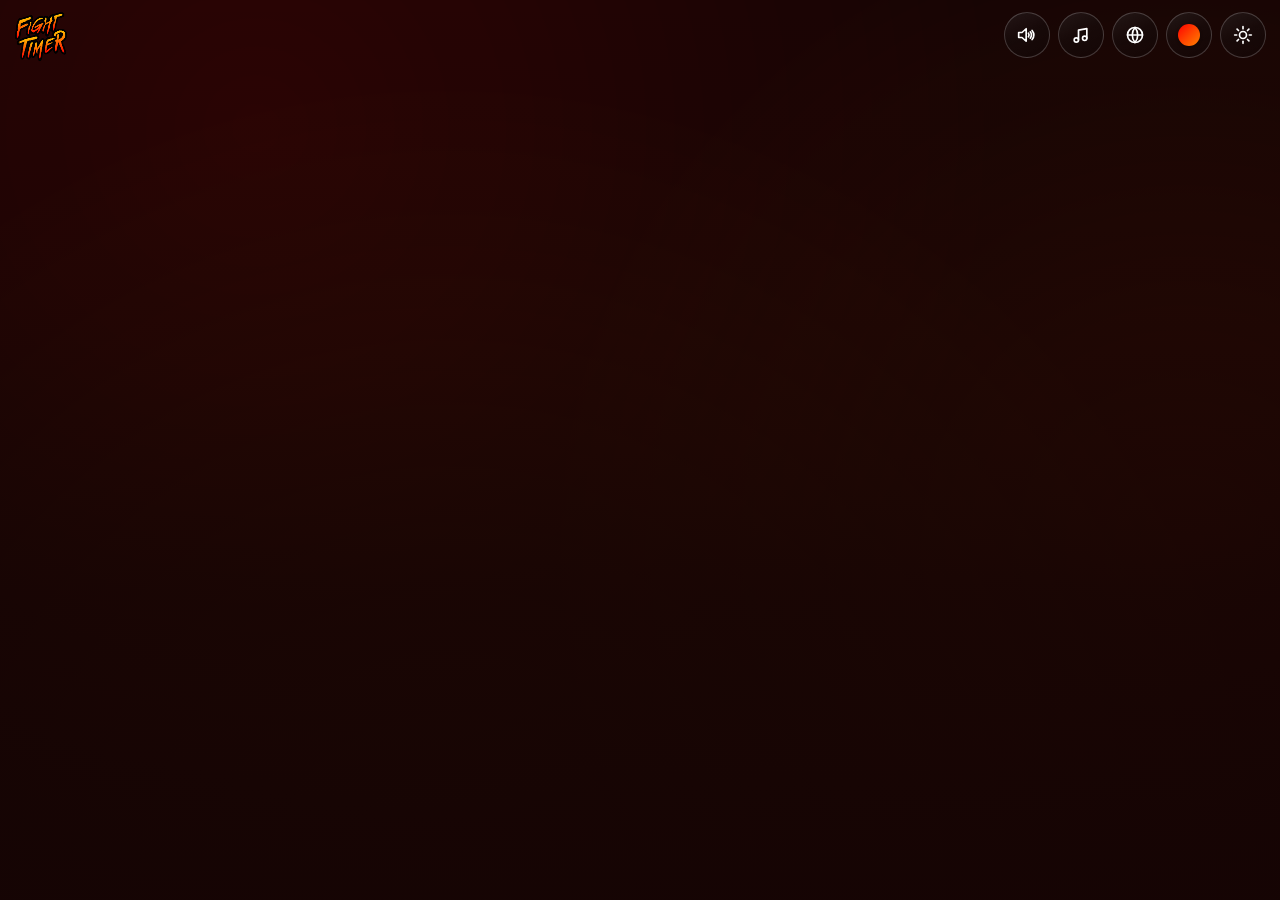
==== index.html @ e9772ad9 "chore(web): první nasazení webové verze na GitHub Pages Publikuje sestavený dist/ (target --web, ted" ====
<!DOCTYPE html>
<html lang="en">
<head>
  <meta charset="UTF-8"/>
  <meta name="viewport" content="width=device-width, initial-scale=1.0, viewport-fit=cover"/>

  <meta http-equiv="Content-Security-Policy" content="default-src 'none'; script-src 'self' 'unsafe-inline'; style-src 'self' 'unsafe-inline'; img-src 'self' data:; font-src 'self'; media-src 'self'; connect-src 'self'; manifest-src 'self'; worker-src 'self'; base-uri 'none'; form-action 'none'; object-src 'none'"/>
  <meta name="referrer" content="no-referrer"/>
  <title>Fight Timer</title>

  <!-- PWA / iPhone "Add to Home Screen" -->
  <meta name="apple-mobile-web-app-capable" content="yes"/>
  <meta name="mobile-web-app-capable" content="yes"/>
  <meta name="apple-mobile-web-app-status-bar-style" content="black-translucent"/>
  <meta name="apple-mobile-web-app-title" content="Fight Timer"/>
  <!-- The app's ground. Must stay in step with the Android launcher background and
       theme colours; npm run check fails if they diverge. -->
  <meta name="theme-color" content="#140505"/>
  <meta name="description" content="Fight Timer — round timer for boxing, MMA and kickboxing."/>
  <link rel="manifest" href="manifest.webmanifest"/>

  <!-- Runs before the first paint, and does exactly one thing: puts back the ground and
       the ink the app resolved last time (see where ft-boot is written). The CSS in this
       file carries the DARK palette as its default, which is right for a first launch and
       wrong for anyone who chose light - they used to get a black screen that jumped to
       white once React mounted, and on a 2016 phone that is a second of the wrong theme.
       Inline custom properties on <html> beat :root, so there are no cascade games. No
       first-launch case to handle either: no key, no change, dark. -->
  <script>try{var _b=localStorage.getItem("ft-boot");if(_b){_b=_b.split("|");
    var _k=["--base","--fg","--blob-a","--blend","--veil","--g1","--g2","--g3"],
    _r=document.documentElement.style;
    for(var _i=0;_i<_k.length&&_i<_b.length;_i++)_r.setProperty(_k[_i],_b[_i]);
    var _m=document.querySelector('meta[name="theme-color"]');
    if(_m)_m.setAttribute("content",_b[0]);}}catch(e){}</script>

  <!-- Home screen icon on iPhone (Safari uses apple-touch-icon) -->
  <link rel="apple-touch-icon" href="apple-touch-icon.png"/>
  <link rel="apple-touch-icon" sizes="180x180" href="apple-touch-icon.png"/>
  <link rel="apple-touch-icon" sizes="192x192" href="icon-192.png"/>
  <link rel="icon" type="image/png" sizes="32x32" href="favicon-32.png"/>
  <link rel="icon" type="image/png" sizes="192x192" href="icon-192.png"/>

  <link rel="stylesheet" href="app-436c10bad0.css"/>
</head>
<body>
<div id="bg" aria-hidden="true"><div class="blob b1"></div><div class="blob b2"></div><div class="blob b3"></div><div class="veil"></div></div>
<div id="root"></div>
<!-- The mark, painted by the FIRST frame the WebView draws, before a single line of the
     app has run. Without it a cold start on a slow phone reads as three events: the
     system splash shows the logo, the logo vanishes while the web payload boots, and
     then the app's own logo blooms back in - reported from a Galaxy A5 (2016), where
     that gap is seconds long. This element is the bridge across it, so the mark simply
     stays put until it travels to its corner. React removes it in a layout effect, in
     the same frame it first paints, and on native the bloom is skipped so the handover
     is invisible. No background of its own: the page's own ground shows through, which
     is one less colour to get wrong. 156.6px is the mark's size at the start of the
     intro - 54 px drawn at scale 2.9 - so nothing moves when the app takes over. -->
<div id="boot"><img src="logo.png" alt="" width="112" height="103"/></div>
<script src="app-3cdf4cd304.js" defer></script>

<!-- No service worker here on purpose. Registration lives in the bundle that
     tools/build.mjs produces, so it only ever runs against a hashed dist/ — which is
     what stops the dev copy from installing a worker that then serves its own stale
     HTML back to me. -->
</body>
</html>
---- app-436c10bad0.css ----
@font-face{font-family:Chakra Petch;font-style:normal;font-weight:600;font-display:swap;src:url(fonts/chakra-petch-600-vietnamese-752ec6b8.woff2) format("woff2");unicode-range:U+0102-0103,U+0110-0111,U+0128-0129,U+0168-0169,U+01A0-01A1,U+01AF-01B0,U+0300-0301,U+0303-0304,U+0308-0309,U+0323,U+0329,U+1EA0-1EF9,U+20AB}@font-face{font-family:Chakra Petch;font-style:normal;font-weight:600;font-display:swap;src:url(fonts/chakra-petch-600-latin-ext-140bd5c4.woff2) format("woff2");unicode-range:U+0100-02BA,U+02BD-02C5,U+02C7-02CC,U+02CE-02D7,U+02DD-02FF,U+0304,U+0308,U+0329,U+1D00-1DBF,U+1E00-1E9F,U+1EF2-1EFF,U+2020,U+20A0-20AB,U+20AD-20C0,U+2113,U+2C60-2C7F,U+A720-A7FF}@font-face{font-family:Chakra Petch;font-style:normal;font-weight:600;font-display:swap;src:url(fonts/chakra-petch-600-latin-4d6d5f0b.woff2) format("woff2");unicode-range:U+0000-00FF,U+0131,U+0152-0153,U+02BB-02BC,U+02C6,U+02DA,U+02DC,U+0304,U+0308,U+0329,U+2000-206F,U+20AC,U+2122,U+2191,U+2193,U+2212,U+2215,U+FEFF,U+FFFD}@font-face{font-family:Chakra Petch;font-style:normal;font-weight:700;font-display:swap;src:url(fonts/chakra-petch-700-vietnamese-48dcd6d3.woff2) format("woff2");unicode-range:U+0102-0103,U+0110-0111,U+0128-0129,U+0168-0169,U+01A0-01A1,U+01AF-01B0,U+0300-0301,U+0303-0304,U+0308-0309,U+0323,U+0329,U+1EA0-1EF9,U+20AB}@font-face{font-family:Chakra Petch;font-style:normal;font-weight:700;font-display:swap;src:url(fonts/chakra-petch-700-latin-ext-afe317b1.woff2) format("woff2");unicode-range:U+0100-02BA,U+02BD-02C5,U+02C7-02CC,U+02CE-02D7,U+02DD-02FF,U+0304,U+0308,U+0329,U+1D00-1DBF,U+1E00-1E9F,U+1EF2-1EFF,U+2020,U+20A0-20AB,U+20AD-20C0,U+2113,U+2C60-2C7F,U+A720-A7FF}@font-face{font-family:Chakra Petch;font-style:normal;font-weight:700;font-display:swap;src:url(fonts/chakra-petch-700-latin-3c2433eb.woff2) format("woff2");unicode-range:U+0000-00FF,U+0131,U+0152-0153,U+02BB-02BC,U+02C6,U+02DA,U+02DC,U+0304,U+0308,U+0329,U+2000-206F,U+20AC,U+2122,U+2191,U+2193,U+2212,U+2215,U+FEFF,U+FFFD}@font-face{font-family:Space Grotesk;font-style:normal;font-weight:400;font-display:swap;src:url(fonts/space-grotesk-400-vietnamese-d699664b.woff2) format("woff2");unicode-range:U+0102-0103,U+0110-0111,U+0128-0129,U+0168-0169,U+01A0-01A1,U+01AF-01B0,U+0300-0301,U+0303-0304,U+0308-0309,U+0323,U+0329,U+1EA0-1EF9,U+20AB}@font-face{font-family:Space Grotesk;font-style:normal;font-weight:400;font-display:swap;src:url(fonts/space-grotesk-400-latin-ext-054c266f.woff2) format("woff2");unicode-range:U+0100-02BA,U+02BD-02C5,U+02C7-02CC,U+02CE-02D7,U+02DD-02FF,U+0304,U+0308,U+0329,U+1D00-1DBF,U+1E00-1E9F,U+1EF2-1EFF,U+2020,U+20A0-20AB,U+20AD-20C0,U+2113,U+2C60-2C7F,U+A720-A7FF}@font-face{font-family:Space Grotesk;font-style:normal;font-weight:400;font-display:swap;src:url(fonts/space-grotesk-400-latin-a0d054c4.woff2) format("woff2");unicode-range:U+0000-00FF,U+0131,U+0152-0153,U+02BB-02BC,U+02C6,U+02DA,U+02DC,U+0304,U+0308,U+0329,U+2000-206F,U+20AC,U+2122,U+2191,U+2193,U+2212,U+2215,U+FEFF,U+FFFD}@font-face{font-family:Space Grotesk;font-style:normal;font-weight:500;font-display:swap;src:url(fonts/space-grotesk-400-vietnamese-d699664b.woff2) format("woff2");unicode-range:U+0102-0103,U+0110-0111,U+0128-0129,U+0168-0169,U+01A0-01A1,U+01AF-01B0,U+0300-0301,U+0303-0304,U+0308-0309,U+0323,U+0329,U+1EA0-1EF9,U+20AB}@font-face{font-family:Space Grotesk;font-style:normal;font-weight:500;font-display:swap;src:url(fonts/space-grotesk-400-latin-ext-054c266f.woff2) format("woff2");unicode-range:U+0100-02BA,U+02BD-02C5,U+02C7-02CC,U+02CE-02D7,U+02DD-02FF,U+0304,U+0308,U+0329,U+1D00-1DBF,U+1E00-1E9F,U+1EF2-1EFF,U+2020,U+20A0-20AB,U+20AD-20C0,U+2113,U+2C60-2C7F,U+A720-A7FF}@font-face{font-family:Space Grotesk;font-style:normal;font-weight:500;font-display:swap;src:url(fonts/space-grotesk-400-latin-a0d054c4.woff2) format("woff2");unicode-range:U+0000-00FF,U+0131,U+0152-0153,U+02BB-02BC,U+02C6,U+02DA,U+02DC,U+0304,U+0308,U+0329,U+2000-206F,U+20AC,U+2122,U+2191,U+2193,U+2212,U+2215,U+FEFF,U+FFFD}@font-face{font-family:Space Grotesk;font-style:normal;font-weight:700;font-display:swap;src:url(fonts/space-grotesk-400-vietnamese-d699664b.woff2) format("woff2");unicode-range:U+0102-0103,U+0110-0111,U+0128-0129,U+0168-0169,U+01A0-01A1,U+01AF-01B0,U+0300-0301,U+0303-0304,U+0308-0309,U+0323,U+0329,U+1EA0-1EF9,U+20AB}@font-face{font-family:Space Grotesk;font-style:normal;font-weight:700;font-display:swap;src:url(fonts/space-grotesk-400-latin-ext-054c266f.woff2) format("woff2");unicode-range:U+0100-02BA,U+02BD-02C5,U+02C7-02CC,U+02CE-02D7,U+02DD-02FF,U+0304,U+0308,U+0329,U+1D00-1DBF,U+1E00-1E9F,U+1EF2-1EFF,U+2020,U+20A0-20AB,U+20AD-20C0,U+2113,U+2C60-2C7F,U+A720-A7FF}@font-face{font-family:Space Grotesk;font-style:normal;font-weight:700;font-display:swap;src:url(fonts/space-grotesk-400-latin-a0d054c4.woff2) format("woff2");unicode-range:U+0000-00FF,U+0131,U+0152-0153,U+02BB-02BC,U+02C6,U+02DA,U+02DC,U+0304,U+0308,U+0329,U+2000-206F,U+20AC,U+2122,U+2191,U+2193,U+2212,U+2215,U+FEFF,U+FFFD}@font-face{font-family:FT cyr;font-style:normal;font-weight:400;font-stretch:100%;src:url(fonts/ft-cyr-8b46d572.woff2) format("woff2");unicode-range:U+b7,U+d7,U+2bc,U+306,U+308,U+401,U+406-407,U+40e,U+410-415,U+417-423,U+425-429,U+42b-42c,U+42f-449,U+44b-44c,U+44e-44f,U+451,U+454,U+456-457,U+45e,U+4c2,U+4d0-4d3,U+4d6-4d7,U+4dd-4df,U+4e4-4e7,U+4f0-4f1,U+4f4-4f5,U+4f8-4f9}@font-face{font-family:FT cyr;font-style:normal;font-weight:700;font-stretch:100%;src:url(fonts/ft-cyr-8b46d572.woff2) format("woff2");unicode-range:U+b7,U+d7,U+2bc,U+306,U+308,U+401,U+406-407,U+40e,U+410-415,U+417-423,U+425-429,U+42b-42c,U+42f-449,U+44b-44c,U+44e-44f,U+451,U+454,U+456-457,U+45e,U+4c2,U+4d0-4d3,U+4d6-4d7,U+4dd-4df,U+4e4-4e7,U+4f0-4f1,U+4f4-4f5,U+4f8-4f9}html[lang=ru],html[lang=uk]{--font-ui:"FT cyr","Space Grotesk",sans-serif;--font-num:"Chakra Petch","FT cyr",sans-serif}@font-face{font-family:FT grk;font-style:normal;font-weight:400;font-stretch:100%;src:url(fonts/ft-grk-b3fb8703.woff2) format("woff2");unicode-range:U+b7,U+d7,U+301,U+386,U+388-389,U+38c,U+38e-38f,U+391,U+393-397,U+39a-3a0,U+3a3-3a5,U+3a7,U+3a9,U+3ac-3af,U+3b1-3b5,U+3b7-3c9,U+3cc-3ce}@font-face{font-family:FT grk;font-style:normal;font-weight:700;font-stretch:100%;src:url(fonts/ft-grk-b3fb8703.woff2) format("woff2");unicode-range:U+b7,U+d7,U+301,U+386,U+388-389,U+38c,U+38e-38f,U+391,U+393-397,U+39a-3a0,U+3a3-3a5,U+3a7,U+3a9,U+3ac-3af,U+3b1-3b5,U+3b7-3c9,U+3cc-3ce}html[lang=el]{--font-ui:"FT grk","Space Grotesk",sans-serif;--font-num:"Chakra Petch","FT grk",sans-serif}@font-face{font-family:FT dev;font-style:normal;font-weight:400;font-stretch:100%;src:url(fonts/ft-dev-8b7070ef.woff2) format("woff2");unicode-range:U+b7,U+d7,U+901-902,U+905-909,U+90f-910,U+914-918,U+91a-91d,U+91f-924,U+926-932,U+935-939,U+93c,U+93e-943,U+947-949,U+94b-94d,U+964}@font-face{font-family:FT dev;font-style:normal;font-weight:700;font-stretch:100%;src:url(fonts/ft-dev-8b7070ef.woff2) format("woff2");unicode-range:U+b7,U+d7,U+901-902,U+905-909,U+90f-910,U+914-918,U+91a-91d,U+91f-924,U+926-932,U+935-939,U+93c,U+93e-943,U+947-949,U+94b-94d,U+964}html[lang=hi]{--font-ui:"FT dev","Space Grotesk",sans-serif;--font-num:"Chakra Petch","FT dev",sans-serif}@font-face{font-family:FT sc;font-style:normal;font-weight:400;src:url(fonts/ft-sc-0cf9049c.woff2) format("woff2");unicode-range:U+b7,U+d7,U+3001-3002,U+4e00,U+4e0a-4e0b,U+4e0d,U+4e1a,U+4e2a,U+4e2d,U+4e3a,U+4e4b,U+4e50,U+4ed6,U+4ee5,U+4f11,U+4f1a,U+4f4e,U+4f59,U+4fdd,U+4fe1,U+505c,U+5065,U+5171,U+5176,U+5185,U+518d,U+51c6,U+51cf,U+51fa-51fb,U+5206-5207,U+5220,U+5229,U+5230,U+524d,U+5269,U+52a0,U+5373,U+53d1,U+53d6,U+53d8,U+53f7,U+5408,U+540d-540e,U+5417,U+547d,U+548c,U+5496,U+54cd,U+5561,U+559c-559d,U+56de,U+5854,U+589e,U+58f0,U+5907,U+590d,U+594f,U+59cb,U+5b58,U+5b8c,U+5bf9,U+5c06,U+5c0f,U+5c11,U+5df2,U+5df4,U+5e94,U+5f00,U+5f0f,U+603b,U+6062,U+606f,U+6210-6211,U+6216,U+623f,U+62f3,U+6309,U+6362,U+63a5,U+63d0,U+6539,U+6570,U+6572,U+6597,U+65b0,U+65f6,U+666f,U+6682,U+66f4,U+6700,U+6709,U+6728,U+672c,U+675f,U+6765,U+676f,U+677f,U+683c,U+6a21,U+6b21-6b22,U+6bcf,U+6bd4,U+6d45,U+6d88,U+6df1,U+70b9,U+7406,U+7528,U+7684,U+793a,U+7985,U+79d2,U+79f0,U+7acb,U+7b1b,U+7b2c,U+7ba1,U+7ec3,U+7ed3,U+7ee7,U+7eed,U+7efc,U+804c,U+80cc,U+80dc,U+8272,U+89d2,U+8a00,U+8b66,U+8ba1,U+8bad,U+8bbe,U+8bed,U+8bf4,U+8bf7,U+8d5b,U+8d77,U+8ddd,U+8df3,U+8eab,U+8f7b,U+8fc7,U+8fd4,U+8fd8-8fd9,U+91cd,U+91cf,U+949f,U+94c3,U+9523,U+957f,U+95f4,U+964d,U+9664,U+968f,U+9759,U+97f3,U+9884,U+989c,U+ff0c,U+ff1a,U+ff1f}@font-face{font-family:FT sc;font-style:normal;font-weight:700;src:url(fonts/ft-sc-0cf9049c.woff2) format("woff2");unicode-range:U+b7,U+d7,U+3001-3002,U+4e00,U+4e0a-4e0b,U+4e0d,U+4e1a,U+4e2a,U+4e2d,U+4e3a,U+4e4b,U+4e50,U+4ed6,U+4ee5,U+4f11,U+4f1a,U+4f4e,U+4f59,U+4fdd,U+4fe1,U+505c,U+5065,U+5171,U+5176,U+5185,U+518d,U+51c6,U+51cf,U+51fa-51fb,U+5206-5207,U+5220,U+5229,U+5230,U+524d,U+5269,U+52a0,U+5373,U+53d1,U+53d6,U+53d8,U+53f7,U+5408,U+540d-540e,U+5417,U+547d,U+548c,U+5496,U+54cd,U+5561,U+559c-559d,U+56de,U+5854,U+589e,U+58f0,U+5907,U+590d,U+594f,U+59cb,U+5b58,U+5b8c,U+5bf9,U+5c06,U+5c0f,U+5c11,U+5df2,U+5df4,U+5e94,U+5f00,U+5f0f,U+603b,U+6062,U+606f,U+6210-6211,U+6216,U+623f,U+62f3,U+6309,U+6362,U+63a5,U+63d0,U+6539,U+6570,U+6572,U+6597,U+65b0,U+65f6,U+666f,U+6682,U+66f4,U+6700,U+6709,U+6728,U+672c,U+675f,U+6765,U+676f,U+677f,U+683c,U+6a21,U+6b21-6b22,U+6bcf,U+6bd4,U+6d45,U+6d88,U+6df1,U+70b9,U+7406,U+7528,U+7684,U+793a,U+7985,U+79d2,U+79f0,U+7acb,U+7b1b,U+7b2c,U+7ba1,U+7ec3,U+7ed3,U+7ee7,U+7eed,U+7efc,U+804c,U+80cc,U+80dc,U+8272,U+89d2,U+8a00,U+8b66,U+8ba1,U+8bad,U+8bbe,U+8bed,U+8bf4,U+8bf7,U+8d5b,U+8d77,U+8ddd,U+8df3,U+8eab,U+8f7b,U+8fc7,U+8fd4,U+8fd8-8fd9,U+91cd,U+91cf,U+949f,U+94c3,U+9523,U+957f,U+95f4,U+964d,U+9664,U+968f,U+9759,U+97f3,U+9884,U+989c,U+ff0c,U+ff1a,U+ff1f}html[lang=zh-Hans]{--font-ui:"FT sc","Space Grotesk",sans-serif;--font-num:"Chakra Petch","FT sc",sans-serif}@font-face{font-family:FT tc;font-style:normal;font-weight:400;src:url(fonts/ft-tc-678bdb8c.woff2) format("woff2");unicode-range:U+b7,U+d7,U+3001-3002,U+4e00,U+4e0a-4e0b,U+4e0d,U+4e2d,U+4e4b,U+4ed6,U+4ee5,U+4f11,U+4f4e,U+4f86,U+500b,U+505c,U+5065,U+5099,U+5132,U+5167,U+5171,U+5176,U+518d,U+51fa,U+5206-5207,U+5229-522a,U+5230,U+524d,U+5269,U+52a0,U+52dd,U+5373,U+53d6,U+5408,U+540d,U+547d,U+548c,U+5496,U+5561,U+559c-559d,U+55ce,U+56de,U+5854,U+589e,U+594f,U+59cb,U+5b58,U+5b8c,U+5c07,U+5c0d,U+5c0f,U+5c11,U+5df2,U+5df4,U+5f0f,U+5f8c,U+5fa9,U+6062,U+606f,U+61c9,U+6210-6211,U+6216,U+623f,U+62f3,U+6309,U+63a5,U+63d0,U+63db,U+64ca,U+6572,U+6578,U+65b0,U+6642,U+666f,U+66ab,U+66f4,U+6700,U+6703,U+6709,U+6728,U+672c,U+675f,U+676f,U+677f,U+683c,U+696d,U+6a02,U+6a21,U+6b21,U+6b61,U+6bcf,U+6bd4,U+6d88,U+6df1,U+6dfa,U+6e1b,U+6e96,U+70ba,U+7406,U+7528,U+767c,U+7684,U+793a,U+79aa,U+79d2,U+7a31,U+7acb,U+7b1b,U+7b2c,U+7ba1,U+7d50,U+7d9c,U+7df4,U+7e3d,U+7e7c,U+7e8c,U+8072,U+8077,U+80cc,U+8272,U+865f,U+89d2,U+8a00,U+8a08,U+8a0a,U+8a13,U+8a2d,U+8a9e,U+8aaa,U+8acb,U+8b66,U+8b8a,U+8cfd,U+8d77,U+8ddd,U+8df3,U+8eab,U+8f15,U+8fd4,U+9019,U+904e,U+9084,U+91cd,U+91cf,U+9234,U+9418,U+947c,U+9577,U+958b,U+9593,U+964d,U+9664,U+96a8,U+975c,U+97f3,U+97ff,U+9810,U+984f,U+9918,U+9b25,U+9ede,U+ff0c,U+ff1a,U+ff1f}@font-face{font-family:FT tc;font-style:normal;font-weight:700;src:url(fonts/ft-tc-678bdb8c.woff2) format("woff2");unicode-range:U+b7,U+d7,U+3001-3002,U+4e00,U+4e0a-4e0b,U+4e0d,U+4e2d,U+4e4b,U+4ed6,U+4ee5,U+4f11,U+4f4e,U+4f86,U+500b,U+505c,U+5065,U+5099,U+5132,U+5167,U+5171,U+5176,U+518d,U+51fa,U+5206-5207,U+5229-522a,U+5230,U+524d,U+5269,U+52a0,U+52dd,U+5373,U+53d6,U+5408,U+540d,U+547d,U+548c,U+5496,U+5561,U+559c-559d,U+55ce,U+56de,U+5854,U+589e,U+594f,U+59cb,U+5b58,U+5b8c,U+5c07,U+5c0d,U+5c0f,U+5c11,U+5df2,U+5df4,U+5f0f,U+5f8c,U+5fa9,U+6062,U+606f,U+61c9,U+6210-6211,U+6216,U+623f,U+62f3,U+6309,U+63a5,U+63d0,U+63db,U+64ca,U+6572,U+6578,U+65b0,U+6642,U+666f,U+66ab,U+66f4,U+6700,U+6703,U+6709,U+6728,U+672c,U+675f,U+676f,U+677f,U+683c,U+696d,U+6a02,U+6a21,U+6b21,U+6b61,U+6bcf,U+6bd4,U+6d88,U+6df1,U+6dfa,U+6e1b,U+6e96,U+70ba,U+7406,U+7528,U+767c,U+7684,U+793a,U+79aa,U+79d2,U+7a31,U+7acb,U+7b1b,U+7b2c,U+7ba1,U+7d50,U+7d9c,U+7df4,U+7e3d,U+7e7c,U+7e8c,U+8072,U+8077,U+80cc,U+8272,U+865f,U+89d2,U+8a00,U+8a08,U+8a0a,U+8a13,U+8a2d,U+8a9e,U+8aaa,U+8acb,U+8b66,U+8b8a,U+8cfd,U+8d77,U+8ddd,U+8df3,U+8eab,U+8f15,U+8fd4,U+9019,U+904e,U+9084,U+91cd,U+91cf,U+9234,U+9418,U+947c,U+9577,U+958b,U+9593,U+964d,U+9664,U+96a8,U+975c,U+97f3,U+97ff,U+9810,U+984f,U+9918,U+9b25,U+9ede,U+ff0c,U+ff1a,U+ff1f}html[lang=zh-Hant]{--font-ui:"FT tc","Space Grotesk",sans-serif;--font-num:"Chakra Petch","FT tc",sans-serif}@font-face{font-family:FT jp;font-style:normal;font-weight:400;src:url(fonts/ft-jp-40d91d43.woff2) format("woff2");unicode-range:U+b7,U+d7,U+3001-3002,U+3042,U+3044,U+3046,U+3048,U+304a-304c,U+304f-305a,U+305d-3060,U+3063-306b,U+306e-3071,U+3078-307a,U+307e,U+3082,U+3084,U+3089-308b,U+3092,U+3094,U+3099-309a,U+30a1-30a2,U+30a4,U+30a6,U+30ad-30b0,U+30b3-30bc,U+30bf-30c3,U+30c8-30c9,U+30cf-30e0,U+30e2-30e3,U+30e5,U+30e9-30ed,U+30f3-30f4,U+30fc,U+4e00,U+4e0b,U+4e2d,U+4e86,U+4e88,U+4ed6,U+4f11,U+4fdd,U+505c,U+5099,U+518d,U+5206-5207,U+521d,U+5229,U+524a,U+524d,U+52d5,U+52dd,U+5404,U+5408,U+540d,U+544a,U+56de,U+56f3,U+5897,U+5909,U+5927,U+59cb,U+5b50,U+5b58,U+5b8c,U+5c0f,U+5ea6,U+5f8c,U+61a9,U+623b,U+62cd,U+6570,U+65b0,U+6642,U+666f,U+66f4,U+66ff-6700,U+6728,U+697d,U+6b21,U+6b62,U+6b8b,U+6e1b,U+6e96,U+7121,U+7406,U+76f4,U+7985,U+79d2,U+7ba1,U+7d42,U+80cc,U+8272,U+89e3,U+8a00,U+8a08,U+8a9e,U+904b,U+91cf,U+9234,U+9285,U+947c,U+9577,U+958b,U+9593,U+9664,U+97f3,U+9cf4,U+ff1f}@font-face{font-family:FT jp;font-style:normal;font-weight:700;src:url(fonts/ft-jp-40d91d43.woff2) format("woff2");unicode-range:U+b7,U+d7,U+3001-3002,U+3042,U+3044,U+3046,U+3048,U+304a-304c,U+304f-305a,U+305d-3060,U+3063-306b,U+306e-3071,U+3078-307a,U+307e,U+3082,U+3084,U+3089-308b,U+3092,U+3094,U+3099-309a,U+30a1-30a2,U+30a4,U+30a6,U+30ad-30b0,U+30b3-30bc,U+30bf-30c3,U+30c8-30c9,U+30cf-30e0,U+30e2-30e3,U+30e5,U+30e9-30ed,U+30f3-30f4,U+30fc,U+4e00,U+4e0b,U+4e2d,U+4e86,U+4e88,U+4ed6,U+4f11,U+4fdd,U+505c,U+5099,U+518d,U+5206-5207,U+521d,U+5229,U+524a,U+524d,U+52d5,U+52dd,U+5404,U+5408,U+540d,U+544a,U+56de,U+56f3,U+5897,U+5909,U+5927,U+59cb,U+5b50,U+5b58,U+5b8c,U+5c0f,U+5ea6,U+5f8c,U+61a9,U+623b,U+62cd,U+6570,U+65b0,U+6642,U+666f,U+66f4,U+66ff-6700,U+6728,U+697d,U+6b21,U+6b62,U+6b8b,U+6e1b,U+6e96,U+7121,U+7406,U+76f4,U+7985,U+79d2,U+7ba1,U+7d42,U+80cc,U+8272,U+89e3,U+8a00,U+8a08,U+8a9e,U+904b,U+91cf,U+9234,U+9285,U+947c,U+9577,U+958b,U+9593,U+9664,U+97f3,U+9cf4,U+ff1f}html[lang=ja]{--font-ui:"FT jp","Space Grotesk",sans-serif;--font-num:"Chakra Petch","FT jp",sans-serif}@font-face{font-family:FT kr;font-style:normal;font-weight:400;src:url(fonts/ft-kr-30574f3d.woff2) format("woff2");unicode-range:U+b7,U+d7,U+ac00-ac01,U+ac04,U+ac10,U+ac70,U+ac74,U+ac8c,U+acbd,U+acc4,U+ace0,U+acfc,U+ad00,U+ae30,U+ae38,U+ae4c,U+b05d,U+b098,U+b0a8,U+b0b4,U+b108,U+b294,U+b2c8,U+b2e4,U+b3cc,U+b3d9,U+b428,U+b4dc,U+b531,U+b610,U+b6f0,U+b77c,U+b7c9,U+b80c,U+b824,U+b85c,U+b8cc,U+b974,U+b978,U+b97c,U+b984,U+b9ac,U+b9bc-b9bd,U+b9c1,U+b9c8-b9c9,U+ba74,U+baa8,U+bb34,U+bc14,U+bc30,U+bca8,U+bcc0,U+bcf4-bcf5,U+bd84,U+be44,U+c0ac-c0ad,U+c0c8-c0c9,U+c14b,U+c18c-c18d,U+c218,U+c2a4,U+c2b9,U+c2dc-c2dd,U+c2e0,U+c2f1,U+c544-c545,U+c548,U+c54c,U+c571,U+c5b4,U+c5b8,U+c5c6,U+c5d0,U+c635,U+c640,U+c644,U+c694,U+c6b4,U+c6b8,U+c73c,U+c740,U+c744,U+c74c,U+c758,U+c774,U+c77c,U+c791,U+c794,U+c7a5,U+c800-c801,U+c804,U+c815,U+c81c,U+c820,U+c885,U+c8fc,U+c900,U+c904,U+c911,U+c99d,U+c9c0,U+c9d5,U+ccab,U+cd08,U+cd94,U+cde8,U+cee4,U+d06c,U+d0c0,U+d0ed,U+d1b5,U+d2b8,U+d30c,U+d321,U+d504,U+d53c,U+d558,U+d55c,U+d569,U+d574,U+d5ec,U+d638,U+d658,U+d68c,U+d734}@font-face{font-family:FT kr;font-style:normal;font-weight:700;src:url(fonts/ft-kr-30574f3d.woff2) format("woff2");unicode-range:U+b7,U+d7,U+ac00-ac01,U+ac04,U+ac10,U+ac70,U+ac74,U+ac8c,U+acbd,U+acc4,U+ace0,U+acfc,U+ad00,U+ae30,U+ae38,U+ae4c,U+b05d,U+b098,U+b0a8,U+b0b4,U+b108,U+b294,U+b2c8,U+b2e4,U+b3cc,U+b3d9,U+b428,U+b4dc,U+b531,U+b610,U+b6f0,U+b77c,U+b7c9,U+b80c,U+b824,U+b85c,U+b8cc,U+b974,U+b978,U+b97c,U+b984,U+b9ac,U+b9bc-b9bd,U+b9c1,U+b9c8-b9c9,U+ba74,U+baa8,U+bb34,U+bc14,U+bc30,U+bca8,U+bcc0,U+bcf4-bcf5,U+bd84,U+be44,U+c0ac-c0ad,U+c0c8-c0c9,U+c14b,U+c18c-c18d,U+c218,U+c2a4,U+c2b9,U+c2dc-c2dd,U+c2e0,U+c2f1,U+c544-c545,U+c548,U+c54c,U+c571,U+c5b4,U+c5b8,U+c5c6,U+c5d0,U+c635,U+c640,U+c644,U+c694,U+c6b4,U+c6b8,U+c73c,U+c740,U+c744,U+c74c,U+c758,U+c774,U+c77c,U+c791,U+c794,U+c7a5,U+c800-c801,U+c804,U+c815,U+c81c,U+c820,U+c885,U+c8fc,U+c900,U+c904,U+c911,U+c99d,U+c9c0,U+c9d5,U+ccab,U+cd08,U+cd94,U+cde8,U+cee4,U+d06c,U+d0c0,U+d0ed,U+d1b5,U+d2b8,U+d30c,U+d321,U+d504,U+d53c,U+d558,U+d55c,U+d569,U+d574,U+d5ec,U+d638,U+d658,U+d68c,U+d734}html[lang=ko]{--font-ui:"FT kr","Space Grotesk",sans-serif;--font-num:"Chakra Petch","FT kr",sans-serif}@font-face{font-family:FT th;font-style:normal;font-weight:400;font-stretch:100%;src:url(fonts/ft-th-3df9f8b8.woff2) format("woff2");unicode-range:U+b7,U+d7,U+e01-e02,U+e04,U+e06-e0b,U+e0d,U+e13-e17,U+e19-e1b,U+e1e-e23,U+e25,U+e27,U+e29-e2b,U+e2d,U+e30-e39,U+e40-e44,U+e47-e49,U+e4c-e4d}@font-face{font-family:FT th;font-style:normal;font-weight:700;font-stretch:100%;src:url(fonts/ft-th-3df9f8b8.woff2) format("woff2");unicode-range:U+b7,U+d7,U+e01-e02,U+e04,U+e06-e0b,U+e0d,U+e13-e17,U+e19-e1b,U+e1e-e23,U+e25,U+e27,U+e29-e2b,U+e2d,U+e30-e39,U+e40-e44,U+e47-e49,U+e4c-e4d}html[lang=th]{--font-ui:"FT th","Space Grotesk",sans-serif;--font-num:"Chakra Petch","FT th",sans-serif}:root{--base:#010103;--fg:#FFFFFF;--glass:rgba(5,5,9,.5);--glass-soft:rgba(5,5,9,.28);--sheen:linear-gradient(155deg,rgba(255,255,255,.07) 0%,rgba(255,255,255,.02) 46%,rgba(255,255,255,.004) 100%);--glass-brd:rgba(255,255,255,.2);--track:rgba(255,255,255,.14);--shadow:0 10px 30px rgba(0,0,0,.7);--fg-dim:rgba(255,255,255,.62);--ring-idle:rgba(255,255,255,.2);--font-ui:"Space Grotesk",-apple-system,BlinkMacSystemFont,"Helvetica Neue",Helvetica,Arial,sans-serif;--font-num:"Chakra Petch",var(--font-ui);--veil:linear-gradient(180deg,rgba(1,1,3,0) 0%,rgba(1,1,3,.35) 34%,rgba(1,1,3,.82) 66%,rgba(1,1,3,.97) 100%);--blob-a:.1;--blend:screen;--g1:#FFC400;--g2:#FF6200;--g3:#FF0000}*{box-sizing:border-box;margin:0;padding:0;-webkit-tap-highlight-color:transparent}html{height:100%;-webkit-text-size-adjust:100%}body{min-height:100%;overflow:hidden;overscroll-behavior:none;background:var(--base);color:var(--fg);font-family:var(--font-ui)}.num{font-family:var(--font-num);font-variant-numeric:tabular-nums;font-feature-settings:"tnum" 1}#bg{position:fixed;inset:0;overflow:hidden;background:var(--base);z-index:0;pointer-events:none}#bg .blob{position:absolute;opacity:var(--blob-a);mix-blend-mode:var(--blend)}#bg .b1{width:130vmax;height:130vmax;left:-45vmax;top:-55vmax;background:radial-gradient(circle at 50% 50%,var(--g1) 0%,transparent 62%)}#bg .b2{width:115vmax;height:115vmax;right:-50vmax;top:-15vmax;background:radial-gradient(circle at 50% 50%,var(--g2) 0%,transparent 60%)}#bg .b3{width:140vmax;height:140vmax;left:-35vmax;bottom:-70vmax;background:radial-gradient(circle at 50% 50%,var(--g3) 0%,transparent 64%)}#bg .veil{position:absolute;inset:0;background:var(--veil)}#root{position:fixed;inset:0;display:flex;flex-direction:column;overflow:hidden;z-index:2;padding:env(safe-area-inset-top) env(safe-area-inset-right) env(safe-area-inset-bottom) env(safe-area-inset-left)}.app{flex:1 1 auto;min-height:0;display:flex;flex-direction:column;overflow-y:auto;overscroll-behavior:contain;-webkit-overflow-scrolling:touch}.app::-webkit-scrollbar{display:none}.sheet{width:100%;max-width:520px;margin:auto}.glass{background-color:var(--glass);background-image:var(--sheen);border:1px solid var(--glass-brd);box-shadow:var(--shadow)}.glass-soft{background-color:var(--glass-soft);background-image:var(--sheen);border:1px solid var(--glass-brd)}button{font-family:inherit;color:inherit;touch-action:manipulation}button:focus-visible,input:focus-visible{outline:2px solid var(--fg);outline-offset:3px}.corner{position:fixed;z-index:5;display:flex;gap:8px;top:calc(env(safe-area-inset-top) + 12px);right:calc(env(safe-area-inset-right) + 14px)}#boot{position:fixed;inset:0;z-index:6;pointer-events:none;display:flex;align-items:center;justify-content:center}#boot img{width:156.6px;height:auto;display:block}.brand{position:fixed;z-index:5;pointer-events:none;top:calc(env(safe-area-inset-top) + 12px);left:calc(env(safe-area-inset-left) + 14px)}.kofi-wrap{display:flex;flex-direction:column;align-items:center;gap:9px;margin-top:20px;padding-bottom:2px}.kofi{display:inline-flex;align-items:center;gap:8px;height:44px;padding:0 18px;border-radius:22px;text-decoration:none;cursor:pointer;font-size:15px;font-weight:600;letter-spacing:-.01em;white-space:nowrap;color:var(--fg);border:1px solid var(--glass-brd);background-color:var(--glass-soft);background-image:var(--sheen);transition:transform .12s}.kofi:active{transform:scale(.95)}.ask-back{position:fixed;inset:0;z-index:70;display:flex;align-items:center;justify-content:center;padding:24px;background:#0000009e;animation:askIn .2s ease-out both}.ask{width:100%;max-width:340px;border-radius:26px;padding:28px 22px 20px;display:flex;flex-direction:column;align-items:center;gap:16px;background-color:var(--base);background-image:var(--sheen);border:1px solid var(--glass-brd);box-shadow:var(--shadow);animation:askUp .26s cubic-bezier(.2,.85,.25,1) both}.ask-title{font-size:22px;font-weight:700;letter-spacing:-.015em;text-align:center;line-height:1.25;color:var(--fg)}.ask-cta{width:100%;height:54px;border-radius:27px;border:0;cursor:pointer;display:inline-flex;align-items:center;justify-content:center;gap:9px;font-size:17px;font-weight:700;letter-spacing:-.01em;text-decoration:none;transition:transform .12s}.ask-cta:active{transform:scale(.97)}.ask-no{height:44px;padding:0 18px;border:0;background:none;cursor:pointer;font-size:15px;font-weight:600;color:var(--fg-dim)}@keyframes askIn{0%{opacity:0}to{opacity:1}}@keyframes askUp{0%{opacity:0;transform:translateY(14px) scale(.97)}to{opacity:1;transform:none}}@media(prefers-reduced-motion:reduce){.ask-back,.ask{animation:none}}.iconbtn{position:relative;width:46px;height:46px;border-radius:50%;border:1px solid var(--glass-brd);background-color:var(--glass-soft);background-image:var(--sheen);display:flex;align-items:center;justify-content:center;cursor:pointer;flex-shrink:0;transition:transform .12s}.iconbtn:active{transform:scale(.94)}.ctl{border-radius:50%;border:1px solid var(--glass-brd);background-color:var(--glass-soft);background-image:var(--sheen);display:flex;align-items:center;justify-content:center;cursor:pointer;flex-shrink:0;padding:0;transition:transform .12s,opacity .12s}.ctl:active{transform:scale(.92)}.ctl[disabled]{opacity:.34;cursor:not-allowed}.ctl-bare{background:none;border:none}@keyframes volIn{0%{opacity:0;transform:translate(16px) scale(.6)}to{opacity:1;transform:none}}.pick-sheet{position:fixed;inset:0;z-index:60;display:flex;flex-direction:column;background:var(--base);padding:calc(env(safe-area-inset-top) + 18px) 0 calc(env(safe-area-inset-bottom) + 14px);animation:sheetIn .26s cubic-bezier(.2,.85,.25,1) both}.pick-sheet:before{content:"";position:absolute;inset:0;pointer-events:none;opacity:var(--blob-a);mix-blend-mode:var(--blend);background:radial-gradient(120% 62% at 8% -6%,var(--g1) 0%,transparent 58%),radial-gradient(115% 58% at 96% 6%,var(--g2) 0%,transparent 60%),radial-gradient(135% 70% at 46% 106%,var(--g3) 0%,transparent 62%)}.pick-head,.pick-list{position:relative;z-index:1}@keyframes sheetIn{0%{opacity:0;transform:translateY(14px)}to{opacity:1;transform:none}}@media(prefers-reduced-motion:reduce){.pick-sheet{animation:none}}.pick-head{display:flex;align-items:center;justify-content:space-between;padding:0 18px 14px;flex-shrink:0}.pick-list{overflow-y:auto;-webkit-overflow-scrolling:touch;padding:0 12px}.pick-row{display:flex;align-items:center;justify-content:space-between;gap:13px;width:100%;min-height:52px;padding:0 14px;background:none;border:1px solid transparent;color:var(--fg);font-family:inherit;font-size:16px;text-align:left;border-radius:16px;cursor:pointer;transition:background-color .18s ease,border-color .18s ease}.pick-row[aria-current=true]{font-weight:700;background-color:var(--glass);background-image:var(--sheen);border-color:var(--glass-brd);box-shadow:var(--shadow)}.pick-row .tick{width:18px;height:18px;flex-shrink:0}.times-row{padding:9px 14px}.times-row+.times-row{border-top-color:var(--glass-brd)}.times-stack{flex-wrap:wrap;gap:0 12px}.times-stack>.times-txt{flex:1 1 100%}.times-stack>.times-ctl{margin-left:auto}.sw{position:relative;flex-shrink:0;width:54px;height:32px;border-radius:16px;border:1px solid var(--ring-idle);background:var(--track);transition:background-color .2s ease,border-color .2s ease}.sw-knob{position:absolute;top:2px;left:2px;width:26px;height:26px;border-radius:50%;background:#fff;box-shadow:0 1px 3px #00000073;transition:transform .2s cubic-bezier(.2,.85,.25,1)}.sw[data-on=true] .sw-knob{transform:translate(22px)}@media(prefers-reduced-motion:reduce){.sw,.sw-knob{transition:none}}.name-input{flex:1;min-width:0;height:40px;padding:0 12px;border-radius:10px;font-family:inherit;font-size:16px;color:var(--fg);background:var(--glass);border:1px solid var(--glass-brd)}.name-input:focus{outline:2px solid var(--fg-dim);outline-offset:1px}.chips{display:flex;gap:7px;overflow-x:auto;overflow-y:hidden;scrollbar-width:none;padding:1px 1px 3px;margin:0 -1px;-webkit-overflow-scrolling:touch}.chips::-webkit-scrollbar{display:none}.chip{position:relative;flex:0 0 auto;height:44px;padding:0 17px;border-radius:22px;cursor:pointer;font-size:15px;font-weight:600;letter-spacing:-.01em;white-space:nowrap;border:1px solid var(--glass-brd);color:var(--fg-dim);background-color:var(--glass-soft);background-image:var(--sheen);transition:transform .12s,color .15s}.chip:after{content:"";position:absolute;inset:-2px 0}.chip:active{transform:scale(.95)}.hair{height:1px;background:var(--glass-brd);border:0}@keyframes riseIn{0%{opacity:0;transform:translateY(16px)}to{opacity:1;transform:none}}@keyframes popIn{0%{opacity:0;transform:scale(.9)}to{opacity:1;transform:none}}@keyframes fadeIn{0%{opacity:0}to{opacity:1}}.corner{animation:fadeIn .7s ease-out 1.25s both}.save-slot{overflow:hidden;flex:0 0 auto}.save-slot.is-open{transition:max-height .4s cubic-bezier(.16,.86,.2,1),opacity .24s ease-out}.save-slot.is-shut{transition:max-height .28s cubic-bezier(.5,0,.78,.16),opacity .22s ease-in}@keyframes flyToPill{0%{transform:translate(-50%,-50%) scale(1);opacity:0}14%{opacity:1}to{transform:translate(calc(-50% + var(--dx)),calc(-50% + var(--dy))) scale(.5);opacity:0}}.fly{position:fixed;z-index:40;pointer-events:none;white-space:nowrap;padding:7px 13px;border-radius:999px;font-size:13px;font-weight:700;animation:flyToPill .62s cubic-bezier(.35,.02,.35,1) both}@keyframes landPop{0%{transform:scale(1)}38%{transform:scale(1.16)}to{transform:scale(1)}}.landed{animation:landPop .42s ease-out}@keyframes doneRing{0%{opacity:0;transform:scale(.74)}60%{opacity:1;transform:scale(1.055)}to{opacity:1;transform:scale(1)}}@keyframes doneRipple{0%{opacity:.55;transform:scale(1)}70%{opacity:0}to{opacity:0;transform:scale(1.38)}}@keyframes donePop{0%{opacity:0;transform:scale(.5)}58%{opacity:1;transform:scale(1.11)}to{opacity:1;transform:scale(1)}}.done-ring{animation:doneRing .84s cubic-bezier(.18,1.28,.34,1) .12s both}.done-ripple{position:absolute;inset:0;border-radius:50%;pointer-events:none;animation:doneRipple 2.6s ease-out infinite}.done-word{animation:donePop .72s cubic-bezier(.18,1.45,.36,1) .3s both}@keyframes restPulse{0%,to{transform:scale(1);opacity:1}50%{transform:scale(1.55);opacity:.55}}.restdot{animation:restPulse 1.15s ease-in-out infinite}@keyframes warnPulse{0%,to{opacity:1}50%{opacity:.5}}.warn{animation:warnPulse 1s ease-in-out infinite}@media(prefers-reduced-motion:reduce){*{transition-duration:.01ms!important}.warn,.restdot,.landed{animation:none!important}.done-ring,.done-word{animation:none!important;opacity:1!important;transform:none!important}.done-ripple,.fly{display:none!important}.save-slot{transition:none!important}.rise,.corner,.brand{animation:none!important;opacity:1!important;transform:none!important}.logo-emerge{animation:none!important;opacity:1!important;transform:none!important;filter:none!important}}@media(max-width:360px){.corner{gap:6px}.iconbtn{width:40px;height:40px}.iconbtn:after{content:"";position:absolute;inset:-3px 0}.brand svg{width:46px;height:46px}}.app.instant .rise,.app.instant .corner,.app.instant .logo-emerge{animation:none!important}
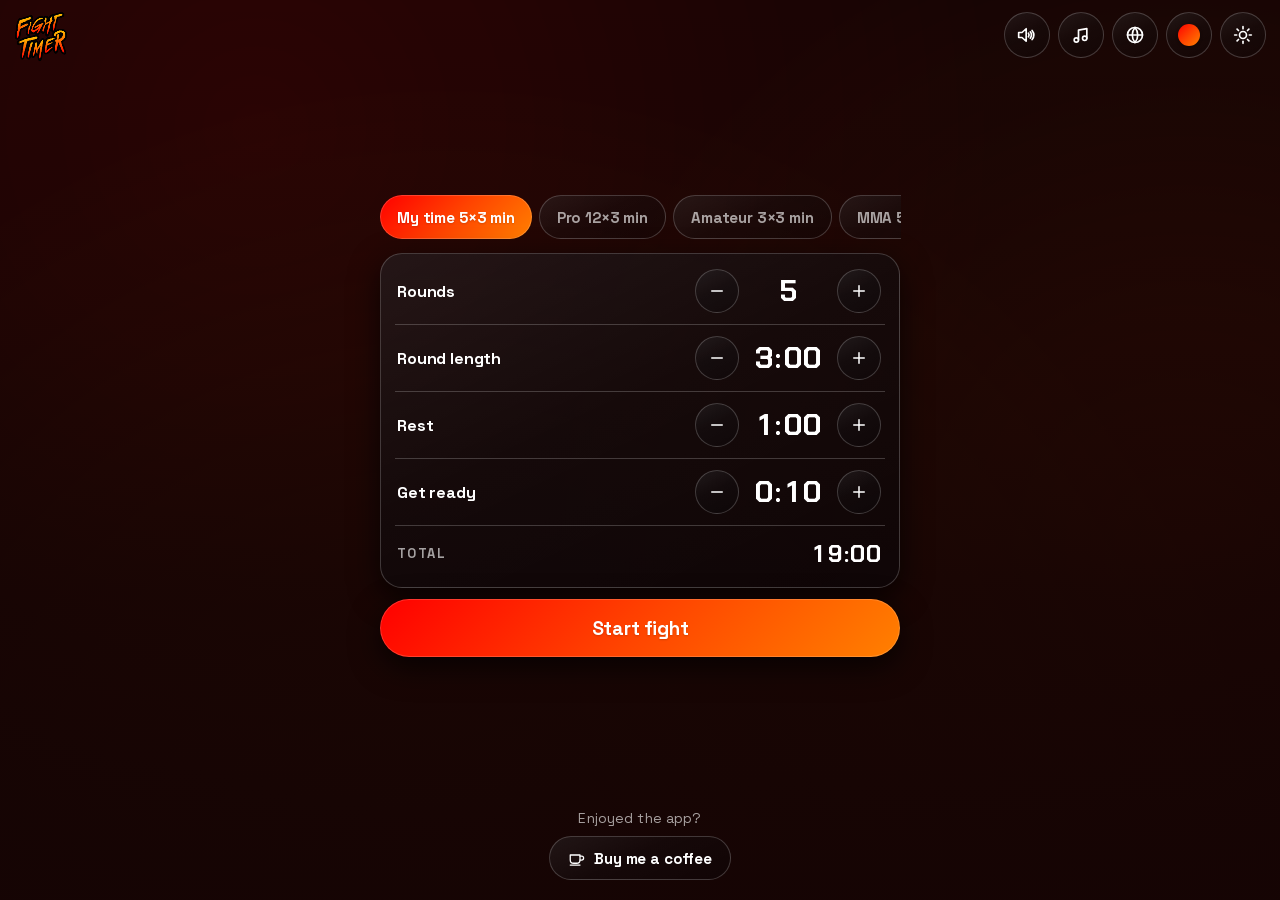
==== commit 7369322a: "revert(zvuky): ztlumení na iOS podruhé pryč, hudba neklesla vůbec Přepínač se nabízí jen tam, kde za" ====
--- a/index.html
+++ b/index.html
@@ -56,7 +56,7 @@
      is one less colour to get wrong. 156.6px is the mark's size at the start of the
      intro - 54 px drawn at scale 2.9 - so nothing moves when the app takes over. -->
 <div id="boot"><img src="logo.png" alt="" width="112" height="103"/></div>
-<script src="app-3cdf4cd304.js" defer></script>
+<script src="app-7144900adb.js" defer></script>
 
 <!-- No service worker here on purpose. Registration lives in the bundle that
      tools/build.mjs produces, so it only ever runs against a hashed dist/ — which is
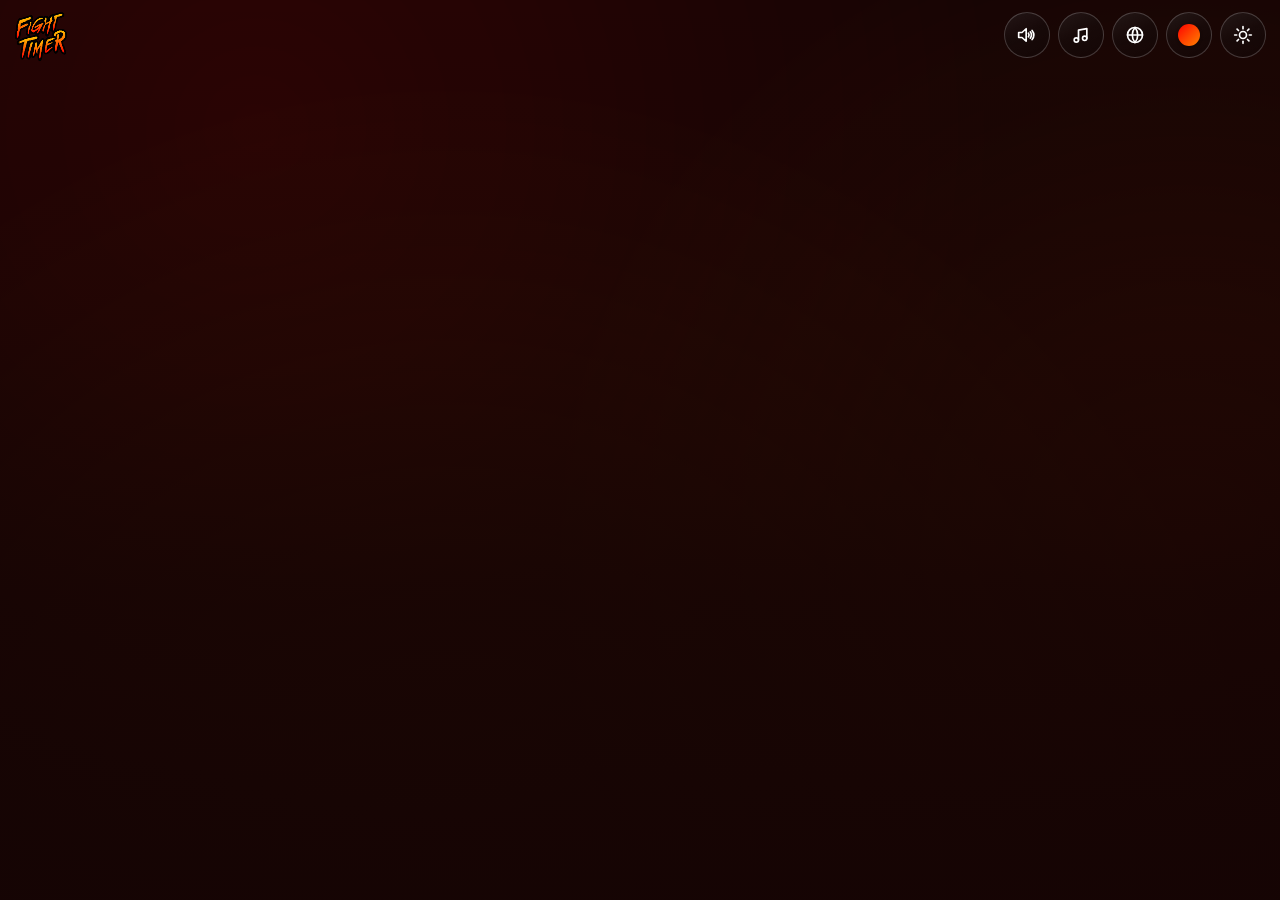
==== commit f2ca953e: "feat(zvuky): druhý přepínač — ztišit hudbu na celý zápas Tři stavy ze dvou přepínačů: vypnuto, ztiši" ====
--- a/index.html
+++ b/index.html
@@ -56,7 +56,7 @@
      is one less colour to get wrong. 156.6px is the mark's size at the start of the
      intro - 54 px drawn at scale 2.9 - so nothing moves when the app takes over. -->
 <div id="boot"><img src="logo.png" alt="" width="112" height="103"/></div>
-<script src="app-7144900adb.js" defer></script>
+<script src="app-df6e2656d0.js" defer></script>
 
 <!-- No service worker here on purpose. Registration lives in the bundle that
      tools/build.mjs produces, so it only ever runs against a hashed dist/ — which is
